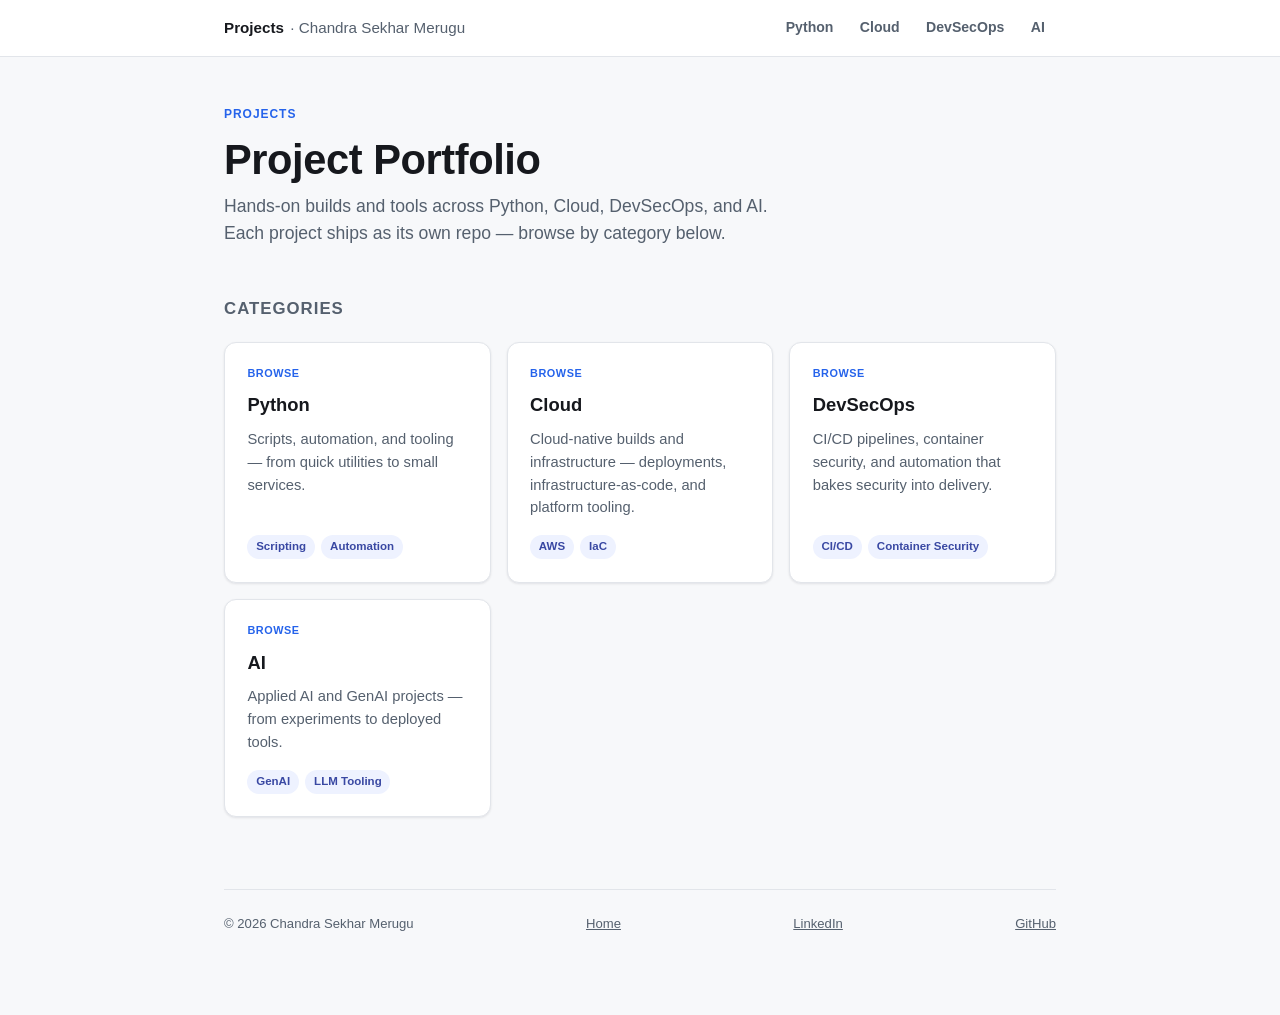
==== index.html @ a6a6d523 "Add projects portfolio hub with Python, Cloud, DevSecOps, AI sections Static site indexing project r" ====
<!DOCTYPE html>
<html lang="en">
<head>
<meta charset="UTF-8">
<meta name="viewport" content="width=device-width, initial-scale=1.0">
<title>Projects — Chandra Sekhar Merugu</title>
<meta name="description" content="Hands-on projects across Python, Cloud, DevSecOps, and AI — each shipped as its own repo.">
<link rel="icon" href="data:image/svg+xml,<svg xmlns=%22http://www.w3.org/2000/svg%22 viewBox=%220 0 100 100%22><rect width=%22100%22 height=%22100%22 rx=%2220%22 fill=%22%232563eb%22/><text x=%2250%22 y=%2266%22 font-size=%2258%22 font-family=%22Arial,sans-serif%22 font-weight=%22700%22 fill=%22white%22 text-anchor=%22middle%22>C</text></svg>">
<link rel="stylesheet" href="style.css">
</head>
<body>

<nav class="topnav">
  <div class="topnav-inner">
    <a class="topnav-brand" href="index.html">Projects <span class="back">· Chandra Sekhar Merugu</span></a>
    <div class="topnav-links">
      <a href="python.html">Python</a>
      <a href="cloud.html">Cloud</a>
      <a href="devsecops.html">DevSecOps</a>
      <a href="ai.html">AI</a>
    </div>
  </div>
</nav>

<main>

  <p class="eyebrow">Projects</p>
  <h1>Project Portfolio</h1>
  <p class="tagline">
    Hands-on builds and tools across Python, Cloud, DevSecOps, and AI.
    Each project ships as its own repo — browse by category below.
  </p>

  <section id="categories">
    <h2>Categories</h2>
    <div class="portfolio-grid">

      <a class="project-card" href="python.html">
        <span class="status">Browse</span>
        <h3>Python</h3>
        <p>
          Scripts, automation, and tooling — from quick utilities to
          small services.
        </p>
        <div class="tags">
          <span class="tag">Scripting</span>
          <span class="tag">Automation</span>
        </div>
      </a>

      <a class="project-card" href="cloud.html">
        <span class="status">Browse</span>
        <h3>Cloud</h3>
        <p>
          Cloud-native builds and infrastructure — deployments,
          infrastructure-as-code, and platform tooling.
        </p>
        <div class="tags">
          <span class="tag">AWS</span>
          <span class="tag">IaC</span>
        </div>
      </a>

      <a class="project-card" href="devsecops.html">
        <span class="status">Browse</span>
        <h3>DevSecOps</h3>
        <p>
          CI/CD pipelines, container security, and automation that bakes
          security into delivery.
        </p>
        <div class="tags">
          <span class="tag">CI/CD</span>
          <span class="tag">Container Security</span>
        </div>
      </a>

      <a class="project-card" href="ai.html">
        <span class="status">Browse</span>
        <h3>AI</h3>
        <p>
          Applied AI and GenAI projects — from experiments to deployed
          tools.
        </p>
        <div class="tags">
          <span class="tag">GenAI</span>
          <span class="tag">LLM Tooling</span>
        </div>
      </a>

    </div>
  </section>

  <footer>
    <span>&copy; 2026 Chandra Sekhar Merugu</span>
    <a href="https://chanduazad001.github.io/">Home</a>
    <a href="https://www.linkedin.com/in/chandrasekhar-merugu">LinkedIn</a>
    <a href="https://github.com/chanduazad001">GitHub</a>
  </footer>

</main>
</body>
</html>
---- style.css ----
:root {
  --bg: #f7f8fa;
  --bg-elevated: #ffffff;
  --text: #16181d;
  --text-muted: #55606e;
  --border: #e2e5ea;
  --accent: #2563eb;
  --accent-text: #ffffff;
  --tag-bg: #eef2ff;
  --tag-text: #3948a3;
  --shadow: 0 1px 2px rgba(16, 24, 40, 0.04), 0 1px 3px rgba(16, 24, 40, 0.06);
  --shadow-hover: 0 4px 10px rgba(16, 24, 40, 0.08), 0 2px 4px rgba(16, 24, 40, 0.06);
}

@media (prefers-color-scheme: dark) {
  :root {
    --bg: #0f1115;
    --bg-elevated: #171a21;
    --text: #eceef1;
    --text-muted: #9aa4b2;
    --border: #2a2f3a;
    --accent: #5b8def;
    --accent-text: #0f1115;
    --tag-bg: #1c2440;
    --tag-text: #a9bcf7;
    --shadow: 0 1px 2px rgba(0, 0, 0, 0.3);
    --shadow-hover: 0 6px 16px rgba(0, 0, 0, 0.4);
  }
}

* { box-sizing: border-box; }

body {
  margin: 0;
  background: var(--bg);
  color: var(--text);
  font-family: -apple-system, BlinkMacSystemFont, "Segoe UI", Roboto, Helvetica, Arial, sans-serif;
  line-height: 1.55;
  -webkit-font-smoothing: antialiased;
}

/* Top nav */
.topnav {
  position: sticky;
  top: 0;
  z-index: 10;
  background: var(--bg-elevated);
  border-bottom: 1px solid var(--border);
}

.topnav-inner {
  max-width: 880px;
  margin: 0 auto;
  padding: 0 1.5rem;
  display: flex;
  align-items: center;
  justify-content: space-between;
  gap: 1rem;
  flex-wrap: wrap;
  min-height: 3.5rem;
}

.topnav-brand {
  font-weight: 700;
  font-size: 0.95rem;
  color: var(--text);
  text-decoration: none;
  display: flex;
  align-items: center;
  gap: 0.4rem;
}

.topnav-brand .back {
  color: var(--text-muted);
  font-weight: 400;
}

.topnav-links {
  display: flex;
  gap: 0.25rem;
  flex-wrap: wrap;
}

.topnav-links a {
  color: var(--text-muted);
  text-decoration: none;
  font-size: 0.88rem;
  font-weight: 600;
  padding: 0.4rem 0.7rem;
  border-radius: 6px;
  transition: background 0.12s ease, color 0.12s ease;
}

.topnav-links a:hover {
  background: var(--tag-bg);
  color: var(--text);
}

.topnav-links a.active {
  color: var(--accent);
  background: var(--tag-bg);
}

main {
  max-width: 880px;
  margin: 0 auto;
  padding: 3rem 1.5rem 5rem;
}

.eyebrow {
  text-transform: uppercase;
  letter-spacing: 0.08em;
  font-size: 0.75rem;
  font-weight: 600;
  color: var(--accent);
  margin: 0 0 0.75rem;
}

h1 {
  font-size: clamp(1.9rem, 4vw, 2.6rem);
  line-height: 1.15;
  margin: 0 0 0.6rem;
  letter-spacing: -0.01em;
}

.tagline {
  font-size: 1.1rem;
  color: var(--text-muted);
  margin: 0 0 2.5rem;
  max-width: 60ch;
}

section { margin-top: 3rem; }

h2 {
  font-size: 1.05rem;
  text-transform: uppercase;
  letter-spacing: 0.06em;
  color: var(--text-muted);
  margin: 0 0 1.25rem;
  font-weight: 700;
}

/* Portfolio / category grid (shared with home page's lab-card component) */
.portfolio-grid {
  display: grid;
  grid-template-columns: repeat(auto-fit, minmax(260px, 1fr));
  gap: 1rem;
}

.project-card {
  display: flex;
  flex-direction: column;
  background: var(--bg-elevated);
  border: 1px solid var(--border);
  border-radius: 12px;
  padding: 1.4rem;
  text-decoration: none;
  color: inherit;
  box-shadow: var(--shadow);
  transition: transform 0.15s ease, box-shadow 0.15s ease, border-color 0.15s ease;
}

.project-card:hover {
  transform: translateY(-2px);
  box-shadow: var(--shadow-hover);
  border-color: var(--accent);
}

.project-card .status {
  font-size: 0.68rem;
  font-weight: 700;
  text-transform: uppercase;
  letter-spacing: 0.05em;
  color: var(--accent);
  margin-bottom: 0.6rem;
}

.project-card h3 {
  margin: 0 0 0.5rem;
  font-size: 1.15rem;
}

.project-card p {
  margin: 0 0 1rem;
  color: var(--text-muted);
  font-size: 0.92rem;
  flex-grow: 1;
}

.tags {
  display: flex;
  flex-wrap: wrap;
  gap: 0.4rem;
}

.tag {
  background: var(--tag-bg);
  color: var(--tag-text);
  font-size: 0.72rem;
  font-weight: 600;
  padding: 0.2rem 0.55rem;
  border-radius: 999px;
}

.project-card.placeholder {
  box-shadow: none;
  border-style: dashed;
  justify-content: center;
  align-items: center;
  text-align: center;
  color: var(--text-muted);
  cursor: default;
}

.project-card.placeholder:hover {
  transform: none;
  border-color: var(--border);
  box-shadow: none;
}

footer {
  margin-top: 4.5rem;
  padding-top: 1.5rem;
  border-top: 1px solid var(--border);
  font-size: 0.82rem;
  color: var(--text-muted);
  display: flex;
  flex-wrap: wrap;
  gap: 0.5rem 1.5rem;
  justify-content: space-between;
}

footer a { color: var(--text-muted); }

@media (max-width: 480px) {
  main { padding: 2rem 1.25rem 3.5rem; }
  footer { flex-direction: column; }
}
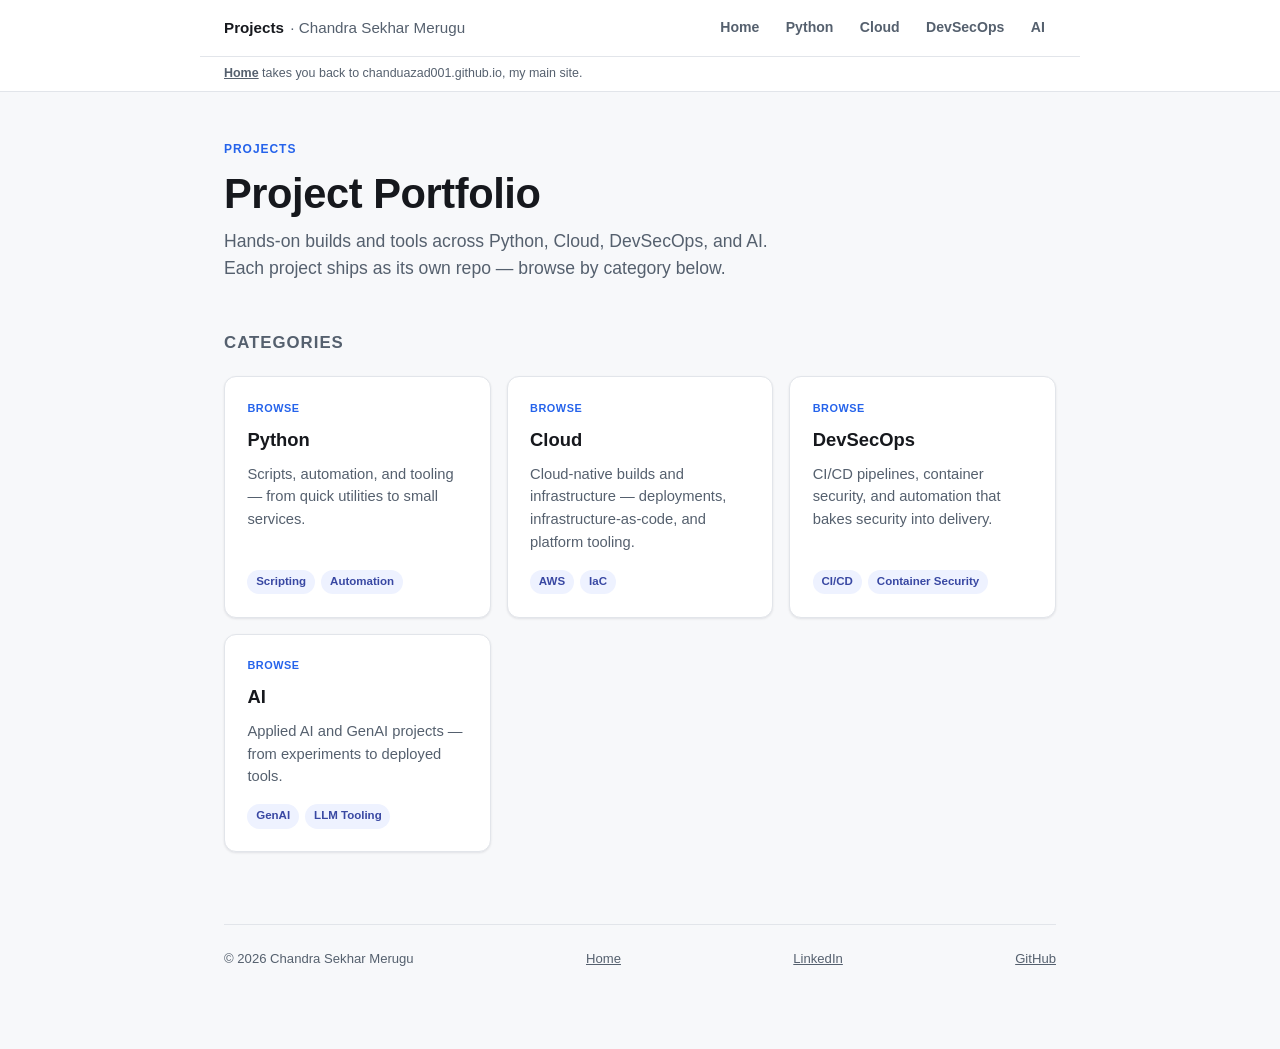
==== commit 8a96fb3d: "Add Home link to top nav and clarify where it leads Home was previously only in the footer and easy " ====
--- a/index.html
+++ b/index.html
@@ -14,11 +14,15 @@
   <div class="topnav-inner">
     <a class="topnav-brand" href="index.html">Projects <span class="back">· Chandra Sekhar Merugu</span></a>
     <div class="topnav-links">
+      <a href="https://chanduazad001.github.io/" title="Back to the main site">Home</a>
       <a href="python.html">Python</a>
       <a href="cloud.html">Cloud</a>
       <a href="devsecops.html">DevSecOps</a>
       <a href="ai.html">AI</a>
     </div>
+  </div>
+  <div class="topnav-note">
+    <a href="https://chanduazad001.github.io/">Home</a> takes you back to chanduazad001.github.io, my main site.
   </div>
 </nav>
 
--- a/style.css
+++ b/style.css
@@ -101,6 +101,20 @@
   background: var(--tag-bg);
 }
 
+.topnav-note {
+  max-width: 880px;
+  margin: 0 auto;
+  padding: 0.45rem 1.5rem;
+  font-size: 0.78rem;
+  color: var(--text-muted);
+  border-top: 1px solid var(--border);
+}
+
+.topnav-note a {
+  color: var(--text-muted);
+  font-weight: 600;
+}
+
 main {
   max-width: 880px;
   margin: 0 auto;
